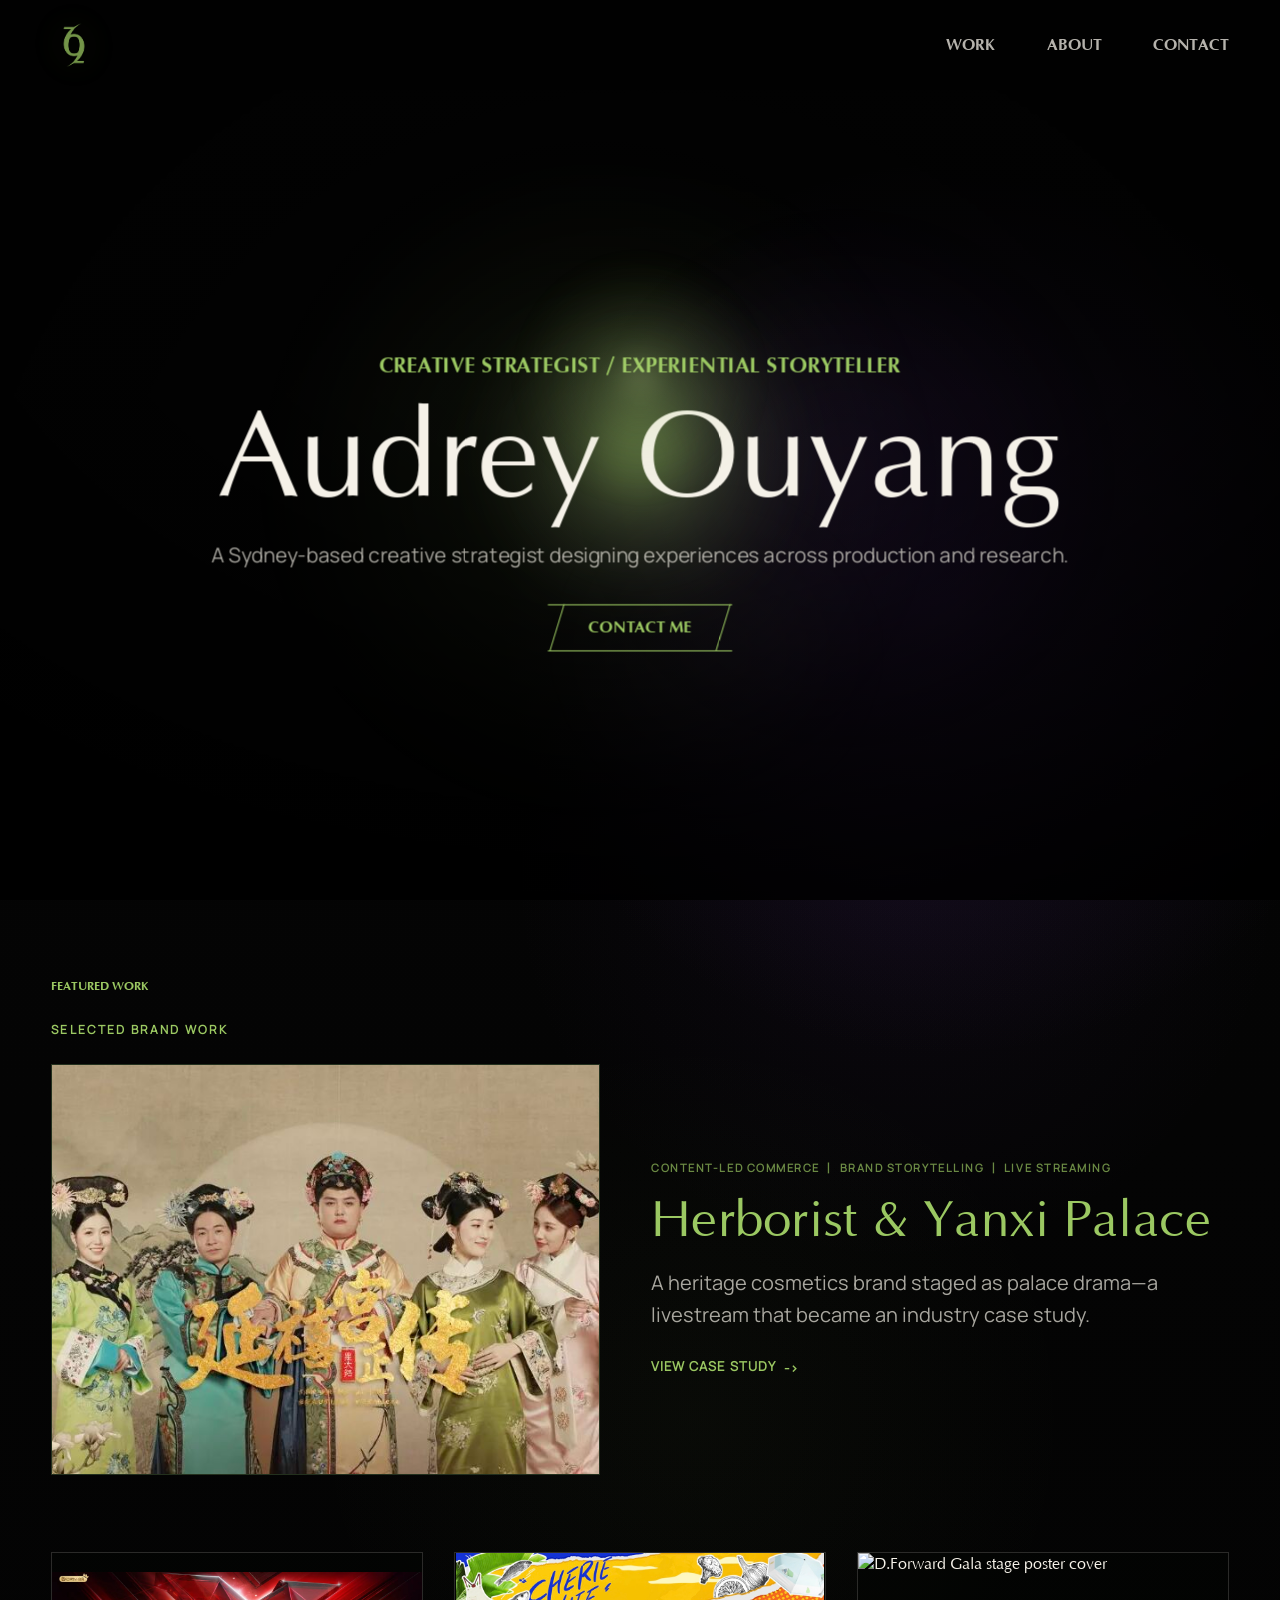
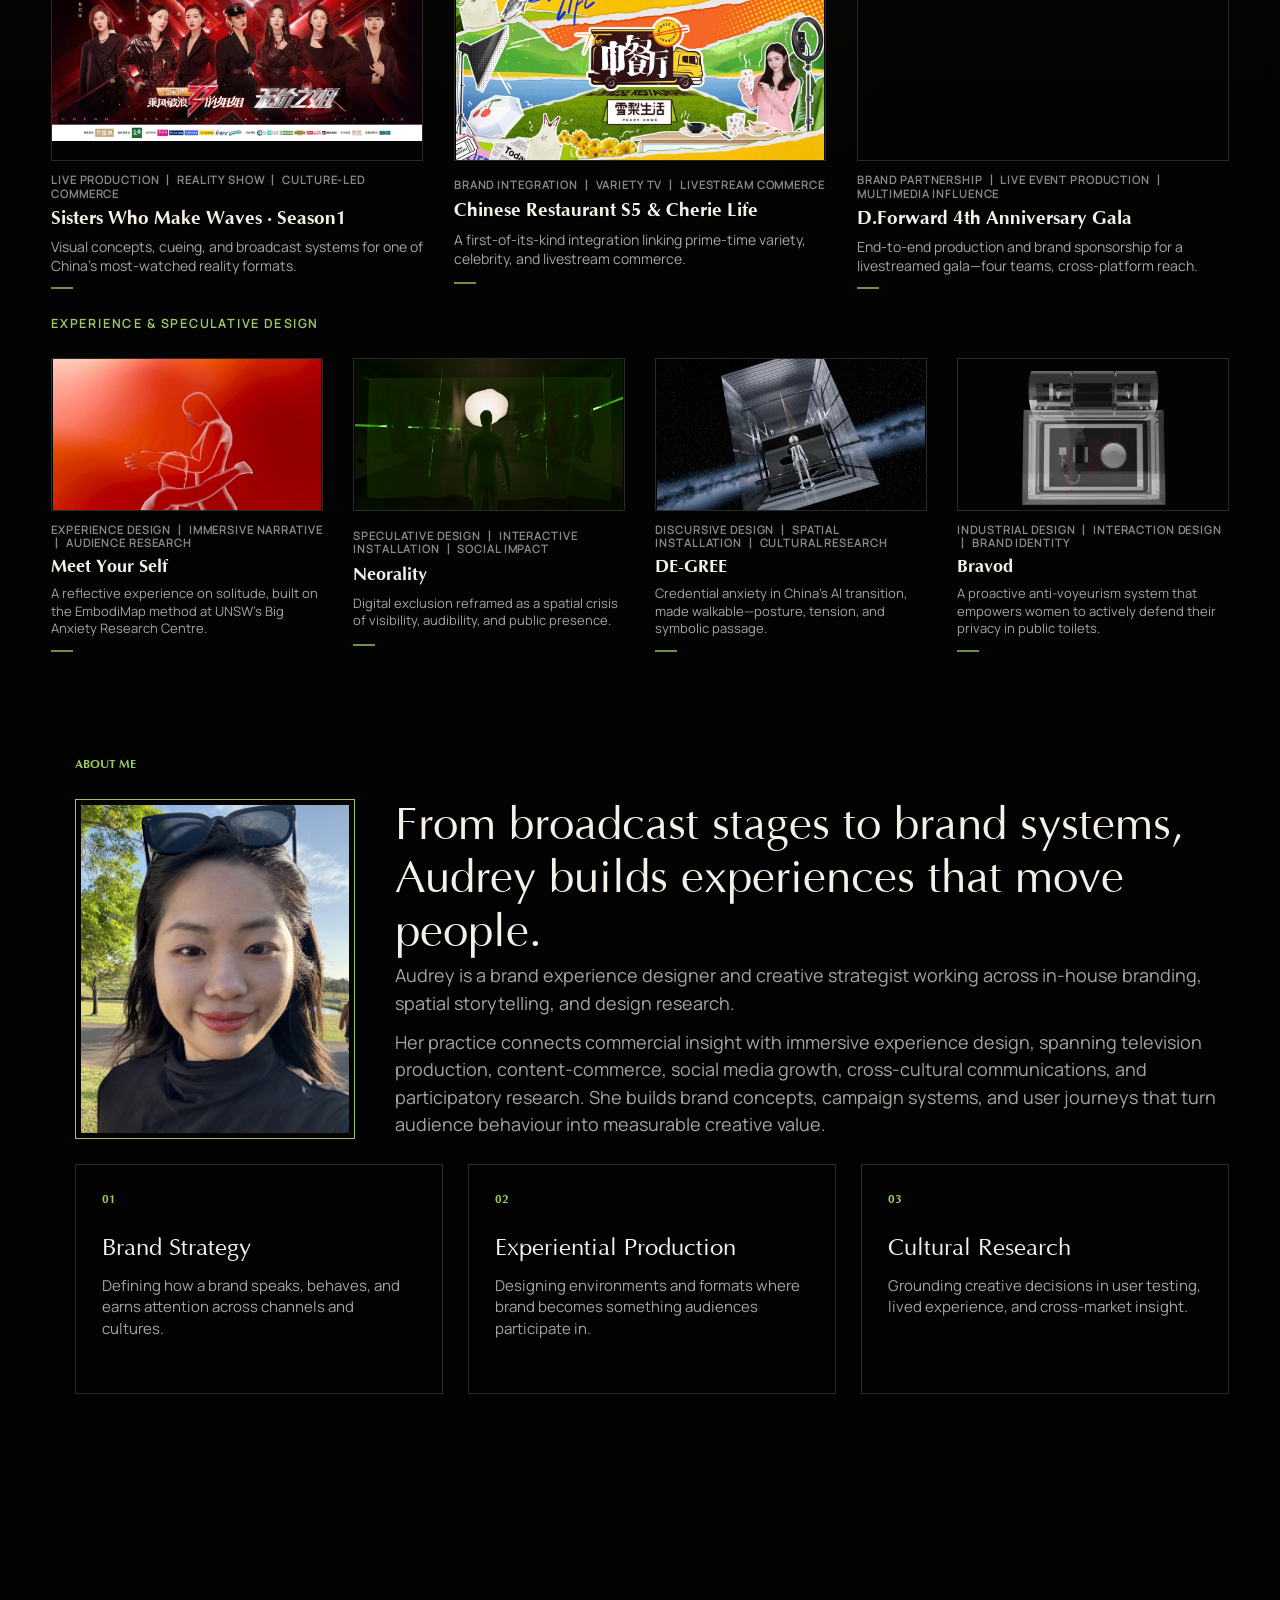
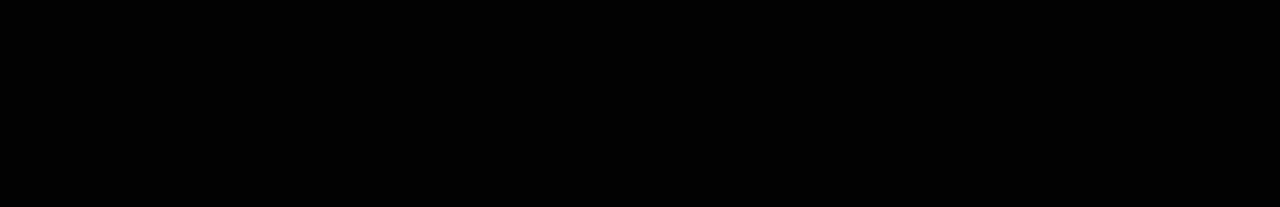
==== index.html @ 4165ab9c "Initial portfolio website" ====
<!doctype html>
<html lang="en">
  <head>
    <meta charset="utf-8" />
    <meta name="viewport" content="width=device-width, initial-scale=1" />
    <meta
      name="description"
      content="Audrey Ouyang designs spatial experiences that translate social pressure, public narratives, and brand meaning into embodied encounters."
    />
    <title>Audrey Ouyang | Creative Strategist & Experiential Storyteller</title>
    <link rel="stylesheet" href="styles.css?v=history-about-20260614" />
  </head>
  <body>
    <div class="cursor-light" aria-hidden="true"></div>

    <header class="site-header">
      <a class="brand" href="#top" aria-label="Audrey Ouyang home">
        <img src="assets/logo/audrey-green-logo.png" alt="" />
      </a>
      <nav aria-label="Main navigation">
        <a href="#work">Work</a>
        <a href="#about">About</a>
        <a href="#contact">Contact</a>
      </nav>
    </header>

    <main id="top">
      <section class="hero" aria-label="Spatial introduction">
        <div class="space-shell" aria-hidden="true">
          <div class="space-glow glow-one"></div>
          <div class="space-glow glow-two"></div>
          <div class="space-glow glow-three"></div>
        </div>
        <div class="hero-focus-point" aria-hidden="true"></div>

        <div class="hero-copy">
          <p class="eyebrow">Creative strategist / experiential storyteller</p>
          <h1>Audrey Ouyang</h1>
          <p class="statement">
            A Sydney-based creative strategist designing experiences across production and research.
          </p>
          <div class="micro-line">
            <a
              class="contact-bar"
              href="mailto:oyyaqi1014@gmail.com?subject=Interested%20in%20your%20work%20and%20creative%20services&body=Hi%20Audrey%2C%0A%0AI%20came%20across%20your%20portfolio%20and%20I%27m%20interested%20in%20your%20work%20across%20brand%20narrative%2C%20public%20engagement%2C%20and%20immersive%20experience.%20I%27d%20love%20to%20learn%20more%20about%20your%20services%20and%20explore%20a%20possible%20collaboration.%0A%0ABest%2C"
            >
              Contact Me
            </a>
          </div>
        </div>
      </section>

      <section class="section work-section" id="work">
        <div class="section-kicker">
          <p class="eyebrow">Featured Work</p>
        </div>

        <div class="featured-work-layout">
          <section class="work-group work-group-brand" aria-label="Selected brand work">
            <p class="work-group-title">Selected Brand Work</p>

            <a class="herborist-feature" href="projects/herborist.html" data-project-id="1">
              <div class="herborist-feature__media">
                <img src="assets/work/herborist-yanxi-cover.jpg" alt="Herborist Yanxi Palace campaign cover" />
              </div>
              <div class="herborist-feature__text">
                <span class="herborist-feature__tags">Content-Led Commerce 丨 Brand Storytelling 丨 Live Streaming</span>
                <strong>Herborist &amp; Yanxi Palace</strong>
                <p>A heritage cosmetics brand staged as palace drama—a livestream that became an industry case study.</p>
                <span class="herborist-feature__cta"><span>View case study</span><span aria-hidden="true">-&gt;</span></span>
              </div>
            </a>

            <div class="work-brand-grid">
              <a class="project-card" href="projects/sisters-who-make-waves.html" data-project-id="2">
                <div class="project-media">
                  <img src="assets/work/sisters-cover.jpg" alt="Sisters Who Make Waves Season 1 stage cover" />
                </div>
                <div class="project-info">
                  <span>Live Production 丨 Reality Show 丨 Culture-led Commerce</span>
                  <strong>Sisters Who Make Waves · Season1</strong>
                  <p>Visual concepts, cueing, and broadcast systems for one of China's most-watched reality formats.</p>
                </div>
                <i class="project-underline" aria-hidden="true"></i>
              </a>

              <a class="project-card" href="projects/cherie-life-chinese-restaurant.html" data-project-id="3">
                <div class="project-media">
                  <img src="assets/work/chinese-restaurant-cover.jpg" alt="Chinese Restaurant Season 5 integrated marketing preview" />
                </div>
                <div class="project-info">
                  <span>Brand Integration 丨 Variety TV 丨 Livestream Commerce</span>
                  <strong>Chinese Restaurant S5 &amp; Cherie Life</strong>
                  <p>A first-of-its-kind integration linking prime-time variety, celebrity, and livestream commerce.</p>
                </div>
                <i class="project-underline" aria-hidden="true"></i>
              </a>

            <a class="project-card" href="projects/dforward-gala.html" data-project-id="4">
              <div class="project-media">
                <img src="assets/work/dforward-gala-poster.png" alt="D.Forward Gala stage poster cover" />
              </div>
                <div class="project-info">
                  <span>Brand Partnership 丨 Live Event Production 丨 Multimedia Influence</span>
                  <strong>D.Forward 4th Anniversary Gala</strong>
                  <p>End-to-end production and brand sponsorship for a livestreamed gala—four teams, cross-platform reach.</p>
                </div>
                <i class="project-underline" aria-hidden="true"></i>
              </a>
            </div>
          </section>

          <section class="work-group work-group-experience" aria-label="Experience and speculative design">
            <p class="work-group-title">Experience &amp; Speculative Design</p>

            <div class="work-compact-grid">
              <a class="project-card" href="projects/meet-your-self.html" data-project-id="5">
                <div class="project-media">
                  <img src="assets/work/meet-your-self-cover.png" alt="Meet Your Self immersive experience preview" />
                </div>
                <div class="project-info">
                  <span>Experience Design 丨 Immersive Narrative 丨 Audience Research</span>
                  <strong>Meet Your Self</strong>
                  <p>A reflective experience on solitude, built on the EmbodiMap method at UNSW's Big Anxiety Research Centre.</p>
                </div>
                <i class="project-underline" aria-hidden="true"></i>
              </a>

              <a class="project-card" href="projects/neorality.html" data-project-id="6">
                <div class="project-media">
                  <img src="assets/work/neorality-featured-cover.png" alt="Neorality installation cover image" />
                </div>
                <div class="project-info">
                  <span>Speculative Design 丨 Interactive Installation 丨 Social Impact</span>
                  <strong>Neorality</strong>
                  <p>Digital exclusion reframed as a spatial crisis of visibility, audibility, and public presence.</p>
                </div>
                <i class="project-underline" aria-hidden="true"></i>
              </a>

              <a class="project-card" href="projects/de-gree.html" data-project-id="7">
                <div class="project-media">
                  <img src="assets/work/degree-hero.jpg" alt="DE-GREE project hero" />
                </div>
                <div class="project-info">
                  <span>Discursive Design 丨 Spatial Installation 丨 Cultural Research</span>
                  <strong>DE-GREE</strong>
                  <p>Credential anxiety in China's AI transition, made walkable—posture, tension, and symbolic passage.</p>
                </div>
                <i class="project-underline" aria-hidden="true"></i>
              </a>

            <a class="project-card" href="projects/bravod.html" data-project-id="8">
              <div class="project-media">
                <img src="assets/work/bravod-final-cover.png" alt="Bravod anti-voyeurism system cover image" />
              </div>
                <div class="project-info">
                  <span>Industrial Design 丨 Interaction Design 丨 Brand Identity</span>
                  <strong>Bravod</strong>
                  <p>A proactive anti-voyeurism system that empowers women to actively defend their privacy in public toilets.</p>
                </div>
                <i class="project-underline" aria-hidden="true"></i>
              </a>
            </div>
          </section>
        </div>
      </section>

      <section class="section about-section" id="about">
        <p class="eyebrow">About Me</p>
        <figure class="about-portrait">
          <video
            src="assets/about/audrey-selfie.mp4"
            poster="assets/about/audrey-selfie.jpg"
            muted
            loop
            playsinline
            preload="auto"
            aria-label="Audrey Ouyang portrait"
          ></video>
        </figure>
        <div class="about-copy">
          <h2>From broadcast stages to brand systems, Audrey builds experiences that move people.</h2>
          <div class="about-intro">
            <p>
              Audrey is a brand experience designer and creative strategist working across in-house branding, spatial
              storytelling, and design research.
            </p>
            <p>
              Her practice connects commercial insight with immersive experience design, spanning television production,
              content-commerce, social media growth, cross-cultural communications, and participatory research. She
              builds brand concepts, campaign systems, and user journeys that turn audience behaviour into measurable
              creative value.
            </p>
          </div>
        </div>
        <div class="method-grid">
          <article>
            <span>01</span>
            <strong>Brand Strategy</strong>
            <p>Defining how a brand speaks, behaves, and earns attention across channels and cultures.</p>
          </article>
          <article>
            <span>02</span>
            <strong>Experiential Production</strong>
            <p>Designing environments and formats where brand becomes something audiences participate in.</p>
          </article>
          <article>
            <span>03</span>
            <strong>Cultural Research</strong>
            <p>Grounding creative decisions in user testing, lived experience, and cross-market insight.</p>
          </article>
        </div>
      </section>

      <section class="contact" id="contact">
        <p class="eyebrow">Get in touch</p>
        <div class="contact-copy">
          <h2>Open to brand and content roles in Australia.</h2>
          <p>Currently based in Sydney. Available for full-time, contract, and select freelance briefs.</p>
          <p>If my work resonates with you, I’d love to hear from you — or just to say hi :)</p>
        </div>
        <div class="contact-links">
          <a
            class="social-link"
            href="mailto:oyyaqi1014@gmail.com?subject=Interested%20in%20your%20work%20and%20creative%20services&body=Hi%20Audrey%2C%0A%0AI%20came%20across%20your%20portfolio%20and%20I%27m%20interested%20in%20your%20work%20across%20brand%20narrative%2C%20public%20engagement%2C%20and%20immersive%20experience.%20I%27d%20love%20to%20learn%20more%20about%20your%20services%20and%20explore%20a%20possible%20collaboration.%0A%0ABest%2C"
            aria-label="Email Audrey"
            title="Email Audrey"
          >
            <svg viewBox="0 0 24 24" aria-hidden="true">
              <path d="M4 6h16v12H4z" />
              <path d="m4 7 8 6 8-6" />
            </svg>
            <span class="sr-only">Email</span>
          </a>
          <a
            class="social-link"
            href="https://www.linkedin.com/in/audrey-ouyang"
            target="_blank"
            rel="noreferrer"
            aria-label="Audrey Ouyang on LinkedIn"
            title="LinkedIn"
          >
            <svg viewBox="0 0 24 24" aria-hidden="true">
              <path d="M6.5 9.5V19" />
              <path d="M6.5 5.5v.1" />
              <path d="M11 19v-9.5" />
              <path d="M11 13.8c0-2.8 1.5-4.5 4-4.5 2.2 0 3.5 1.5 3.5 4V19" />
            </svg>
            <span class="sr-only">LinkedIn</span>
          </a>
          <a
            class="social-link"
            href="https://www.instagram.com/ohdrey6997?igsh=MWljZXF5OW5zbmg0bQ%3D%3D&amp;utm_source=qr"
            target="_blank"
            rel="noreferrer"
            aria-label="Audrey Ouyang on Instagram"
            title="Instagram"
          >
            <svg viewBox="0 0 24 24" aria-hidden="true">
              <rect x="5" y="5" width="14" height="14" rx="4" />
              <circle cx="12" cy="12" r="3.2" />
              <path d="M16.7 7.4v.1" />
            </svg>
            <span class="sr-only">Instagram</span>
          </a>
        </div>
      </section>
    </main>

    <section class="project-viewer" id="project-viewer" hidden aria-label="Project detail">
      <iframe id="project-frame" title="Project detail"></iframe>
    </section>

    <script src="script.js?v=history-about-20260614"></script>
  </body>
</html>
---- styles.css ----
@font-face {
  font-family: "Audrey Optima";
  src: url("assets/fonts/Optima-Regular.ttf") format("truetype");
  font-weight: 400;
}

@font-face {
  font-family: "Audrey Optima";
  src: url("assets/fonts/Optima-Bold.ttf") format("truetype");
  font-weight: 700;
}

@font-face {
  font-family: "Audrey Manrope";
  src: url("assets/fonts/Manrope-Regular.ttf") format("truetype");
  font-weight: 400;
}

:root {
  --black: #030303;
  --ink: #f5f1e8;
  --muted: rgba(245, 241, 232, 0.68);
  --line: rgba(245, 241, 232, 0.16);
  --green: #9bc862;
  --purple: #64379d;
  --green-glow: rgba(155, 200, 98, 0.28);
  --purple-glow: rgba(100, 55, 157, 0.38);
  --sans: "Audrey Manrope", Manrope, "Inter", "Helvetica Neue", Arial, sans-serif;
  --ease: cubic-bezier(0.19, 1, 0.22, 1);
}

* {
  box-sizing: border-box;
}

html {
  background: var(--black);
  color: var(--ink);
  scroll-behavior: smooth;
}

body {
  margin: 0;
  min-width: 320px;
  overflow-x: hidden;
  background:
    radial-gradient(circle at 54% 42%, rgba(155, 200, 98, 0.035), transparent 24rem),
    radial-gradient(circle at 70% 26%, rgba(100, 55, 157, 0.08), transparent 24rem),
    radial-gradient(circle at 74% 18%, rgba(100, 55, 157, 0.18), transparent 28rem),
    linear-gradient(180deg, #050505 0%, #020202 100%);
  color: var(--ink);
  font-family: "Audrey Optima", Optima, Candara, "Segoe UI", sans-serif;
  line-height: 1.42;
}

body.modal-open {
  overflow: hidden;
}

body.project-open {
  overflow: hidden;
}

img,
video {
  display: block;
  max-width: 100%;
}

a,
button {
  color: inherit;
  font: inherit;
}

a {
  text-decoration: none;
}

button {
  background: none;
  border: 0;
  cursor: pointer;
  padding: 0;
}

.cursor-light {
  background:
    radial-gradient(circle, rgba(210, 244, 150, 0.64) 0 3%, rgba(155, 200, 98, 0.41) 13%, rgba(155, 200, 98, 0.19) 34%, transparent 70%),
    radial-gradient(circle, rgba(245, 241, 232, 0.09), transparent 52%);
  border-radius: 50%;
  filter: blur(12px);
  height: clamp(170px, 20vw, 300px);
  left: 0;
  opacity: 0.41;
  pointer-events: none;
  position: fixed;
  top: 0;
  transform: translate3d(var(--cursor-x, 50vw), var(--cursor-y, 42vh), 0) translate(-50%, -50%);
  transition: height 180ms var(--ease), opacity 180ms var(--ease), width 180ms var(--ease);
  width: clamp(170px, 20vw, 300px);
  will-change: transform;
  z-index: 18;
}

.cursor-light::after {
  background: rgba(210, 244, 150, 0.29);
  border-radius: 50%;
  content: "";
  filter: blur(8px);
  inset: 43%;
  position: absolute;
}

.cursor-light.is-active {
  opacity: 0.58;
}

.cursor-light.is-project-bounded {
  height: clamp(120px, 14vw, 210px);
  width: clamp(120px, 14vw, 210px);
}

.cursor-light.is-active.is-project-bounded {
  opacity: 0.38;
}

.project-viewer {
  background: #050505;
  inset: 0;
  position: fixed;
  z-index: 19;
}

.project-viewer[hidden] {
  display: none;
}

.project-viewer iframe {
  background: #050505;
  border: 0;
  height: 100%;
  width: 100%;
}

.site-header {
  align-items: center;
  display: flex;
  justify-content: space-between;
  left: 0;
  padding: 22px clamp(18px, 4vw, 58px);
  position: fixed;
  right: 0;
  top: 0;
  z-index: 20;
}

.site-header::before {
  backdrop-filter: blur(20px);
  background: rgba(3, 3, 3, 0.56);
  content: "";
  inset: 0;
  pointer-events: none;
  position: absolute;
  z-index: -1;
}

.brand {
  align-items: center;
  display: flex;
}

.brand img {
  filter: drop-shadow(0 0 22px rgba(155, 200, 98, 0.26));
  height: 46px;
  object-fit: contain;
  width: 46px;
}

.site-header nav {
  align-items: center;
  display: flex;
  gap: clamp(24px, 4vw, 58px);
  font-size: 16px;
  font-weight: 700;
  text-transform: uppercase;
}

.site-header a {
  opacity: 0.74;
  transition: color 220ms ease, opacity 220ms ease;
}

.site-header a:hover {
  color: var(--green);
  opacity: 1;
}

.hero,
.section,
.contact {
  position: relative;
  z-index: 1;
}

.hero {
  display: grid;
  min-height: 100vh;
  overflow: hidden;
  padding: 168px clamp(18px, 4vw, 58px) 72px;
  place-items: center;
  perspective: 1200px;
  text-align: center;
}

.hero::after {
  background:
    radial-gradient(circle at 50% 42%, transparent 0 16%, rgba(0, 0, 0, 0.18) 36%, rgba(0, 0, 0, 0.68) 100%),
    linear-gradient(180deg, rgba(0, 0, 0, 0.46), rgba(0, 0, 0, 0.22) 44%, rgba(0, 0, 0, 0.74));
  content: "";
  inset: 0;
  pointer-events: none;
  position: absolute;
  z-index: 1;
}

.space-shell {
  inset: 0;
  pointer-events: none;
  position: absolute;
  transform-style: preserve-3d;
  z-index: 0;
}

.space-glow {
  border-radius: 50%;
  filter: blur(26px);
  opacity: 0.42;
  position: absolute;
  transform: translate3d(calc(var(--hero-x, 0) * 2.5%), calc(var(--hero-y, 0) * 2.5%), 0);
}

.glow-one {
  background: radial-gradient(circle, rgba(155, 200, 98, 0.26), transparent 64%);
  height: min(62vw, 760px);
  left: 17vw;
  top: 11vh;
  width: min(62vw, 760px);
}

.glow-two {
  background: radial-gradient(circle, rgba(100, 55, 157, 0.28), transparent 62%);
  height: min(48vw, 620px);
  right: 10vw;
  top: 19vh;
  width: min(48vw, 620px);
}

.glow-three {
  background: radial-gradient(circle, rgba(245, 241, 232, 0.08), transparent 58%);
  bottom: 2vh;
  height: min(36vw, 480px);
  left: 38vw;
  width: min(36vw, 480px);
}

.hero-focus-point {
  background:
    radial-gradient(circle, rgba(155, 200, 98, 0.7) 0 8%, rgba(155, 200, 98, 0.24) 24%, rgba(155, 200, 98, 0.08) 42%, transparent 68%),
    radial-gradient(circle, rgba(245, 241, 232, 0.16), transparent 58%);
  border-radius: 50%;
  filter: blur(18px);
  height: clamp(210px, 30vw, 420px);
  left: 50%;
  opacity: 0.6;
  pointer-events: none;
  position: absolute;
  top: 50%;
  transform: translate(-50%, -50%);
  width: clamp(210px, 30vw, 420px);
  z-index: 2;
}

.hero-copy {
  max-width: 980px;
  position: relative;
  transform: translateZ(80px);
  z-index: 8;
}

.eyebrow {
  color: var(--green);
  display: inline-block;
  font-size: 12px;
  font-weight: 700;
  letter-spacing: 0;
  margin: 0;
  position: relative;
  text-transform: uppercase;
  z-index: 9;
}

.hero .eyebrow {
  font-size: 20px;
}

h1,
h2,
h3,
p {
  margin-top: 0;
}

h1 {
  font-size: clamp(58px, 9vw, 150px);
  font-weight: 400;
  letter-spacing: 0;
  line-height: 0.88;
  margin: 22px 0 24px;
}

h2 {
  font-size: clamp(36px, 5vw, 82px);
  font-weight: 400;
  letter-spacing: 0;
  line-height: 0.98;
  margin-bottom: 0;
}

.role {
  color: var(--ink);
  font-size: clamp(30px, 3.3vw, 42px);
  margin-bottom: 18px;
}

.statement {
  color: var(--muted);
  font-family: var(--sans);
  font-size: 19px;
  line-height: 1.5;
  margin: 0 auto 26px;
  max-width: 860px;
}

.micro-line {
  display: flex;
  flex-wrap: wrap;
  gap: 12px 28px;
  justify-content: center;
  margin: 0 auto;
  max-width: 800px;
  padding-top: 6px;
}

.contact-bar {
  align-items: center;
  border-bottom: 1px solid var(--green);
  border-top: 1px solid var(--green);
  color: var(--green);
  display: inline-flex;
  font-size: 15px;
  font-weight: 700;
  justify-content: center;
  min-height: 44px;
  min-width: 172px;
  overflow: visible;
  padding: 0 26px;
  position: relative;
  text-transform: uppercase;
  transition: background 220ms ease, box-shadow 220ms ease, color 220ms ease, transform 220ms ease;
}

.contact-bar::before,
.contact-bar::after {
  background: var(--green);
  content: "";
  height: calc(100% + 2px);
  position: absolute;
  top: -1px;
  transform: skewX(-17deg);
  width: 1px;
}

.contact-bar::before {
  left: 8px;
}

.contact-bar::after {
  right: 8px;
}

.contact-bar:hover,
.contact-bar:focus-visible {
  background: rgba(155, 200, 98, 0.08);
  box-shadow: 0 0 28px rgba(155, 200, 98, 0.24);
  color: var(--ink);
  transform: translateY(-2px);
}


.section {
  margin: 0 auto;
  max-width: 1560px;
  padding: 96px clamp(18px, 4vw, 58px) 120px;
}

.work-section {
  padding-bottom: 104px;
  padding-top: 78px;
}

.section-kicker {
  align-items: end;
  display: flex;
  margin-bottom: 52px;
}

.work-section .section-kicker {
  margin-bottom: 26px;
}

.featured-work-layout {
  display: grid;
  gap: clamp(54px, 6vw, 90px);
}

.work-group {
  display: grid;
  gap: clamp(18px, 2vw, 28px);
}

.work-group-title {
  color: var(--green);
  font-family: var(--sans);
  font-size: 12px;
  font-weight: 700;
  letter-spacing: 0.18em;
  margin: 0;
  text-transform: uppercase;
}

.herborist-feature {
  align-items: center;
  color: var(--muted);
  display: grid;
  gap: clamp(30px, 4vw, 56px);
  grid-template-columns: minmax(520px, 0.95fr) minmax(520px, 1fr);
  max-width: none;
  text-align: left;
  text-decoration: none;
  width: 100%;
}

.herborist-feature__media {
  aspect-ratio: 4 / 3;
  background: #0f1712;
  border: 1px solid rgba(155, 200, 98, 0.14);
  overflow: hidden;
  position: relative;
  transition: border-color 350ms ease, transform 450ms var(--ease);
}

.herborist-feature__media img {
  display: block;
  height: 100%;
  object-fit: cover;
  transition: filter 420ms ease, transform 720ms var(--ease);
  width: 100%;
}

.herborist-feature__media::after {
  background: linear-gradient(115deg, rgba(155, 200, 98, 0.12), transparent 42%, rgba(100, 55, 157, 0.16));
  content: "";
  inset: 0;
  opacity: 0;
  position: absolute;
  transition: opacity 280ms ease;
}

.herborist-feature__text {
  max-width: none;
  width: 100%;
}

.herborist-feature__tags {
  color: rgba(155, 200, 98, 0.68);
  display: block;
  font-family: var(--sans);
  font-size: 11px;
  font-weight: 700;
  letter-spacing: 0.14em;
  line-height: 1.4;
  margin-bottom: 18px;
  text-transform: uppercase;
  width: 100%;
}

.herborist-feature__text strong {
  color: var(--green);
  display: block;
  font-size: clamp(32px, 4vw, 52px);
  font-weight: 500;
  letter-spacing: 0.005em;
  line-height: 1.08;
  width: 100%;
}

.herborist-feature__text p {
  color: var(--muted);
  font-family: var(--sans);
  font-size: 20px;
  line-height: 1.6;
  margin: 18px 0 0;
  max-width: 100%;
  width: 100%;
}

.herborist-feature__cta {
  align-items: center;
  color: var(--green);
  display: inline-flex;
  font-family: var(--sans);
  font-size: 13px;
  font-weight: 700;
  gap: 8px;
  letter-spacing: 0.08em;
  margin-top: 26px;
  text-transform: uppercase;
}

.herborist-feature__cta span:first-child {
  padding-bottom: 3px;
  position: relative;
}

.herborist-feature__cta span:first-child::after {
  background: var(--green);
  bottom: 0;
  content: "";
  height: 1px;
  left: 0;
  position: absolute;
  transform: scaleX(0);
  transform-origin: left;
  transition: transform 350ms ease;
  width: 100%;
}

.herborist-feature:hover .herborist-feature__media,
.herborist-feature:focus-visible .herborist-feature__media {
  border-color: rgba(155, 200, 98, 0.5);
  transform: translateY(-4px);
}

.herborist-feature:hover .herborist-feature__media::after,
.herborist-feature:focus-visible .herborist-feature__media::after {
  opacity: 1;
}

.herborist-feature:hover .herborist-feature__media img,
.herborist-feature:focus-visible .herborist-feature__media img {
  filter: saturate(1.1) contrast(1.06);
  transform: scale(1.035);
}

.herborist-feature:hover .herborist-feature__cta span:first-child::after,
.herborist-feature:focus-visible .herborist-feature__cta span:first-child::after {
  transform: scaleX(1);
}

.work-brand-grid,
.work-compact-grid {
  display: grid;
  gap: clamp(22px, 2.4vw, 36px);
}

.work-brand-grid {
  grid-template-columns: repeat(3, minmax(0, 1fr));
}

.work-group-brand .work-brand-grid {
  margin-top: clamp(34px, 4vw, 60px);
}

.work-group-experience {
  margin-top: -50px;
}

.work-compact-grid {
  grid-template-columns: repeat(4, minmax(0, 1fr));
}

.project-card {
  color: var(--ink);
  display: grid;
  gap: 12px;
  grid-template-rows: auto auto auto;
  text-align: left;
  transition: transform 320ms ease;
  width: 100%;
}

.project-card:hover,
.project-card:focus-visible {
  transform: translateY(-4px);
}

.project-card-featured {
  max-width: min(980px, 100%);
}

.project-media {
  aspect-ratio: 16 / 9;
  border: 1px solid rgba(245, 241, 232, 0.16);
  background: rgba(2, 5, 3, 0.56);
  height: auto;
  overflow: hidden;
  position: relative;
}

.project-card-featured .project-media {
  height: auto;
}

.work-brand-grid .project-media {
  height: auto;
}

.work-compact-grid .project-media {
  height: auto;
}

.project-media::before {
  background: linear-gradient(115deg, rgba(155, 200, 98, 0.16), transparent 34%, rgba(100, 55, 157, 0.18));
  content: "";
  inset: 0;
  opacity: 0;
  position: absolute;
  transition: opacity 280ms ease;
  z-index: 1;
}

.project-media img {
  display: block;
  height: 100%;
  object-fit: contain;
  object-position: center;
  transition: filter 420ms ease, transform 720ms var(--ease);
  width: 100%;
}

.project-media-empty {
  background:
    linear-gradient(135deg, rgba(155, 200, 98, 0.06), transparent 42%),
    linear-gradient(315deg, rgba(100, 55, 157, 0.1), transparent 46%),
    rgba(245, 241, 232, 0.02);
}

.project-media-empty::after {
  border: 1px solid rgba(155, 200, 98, 0.24);
  content: "";
  inset: 18px;
  position: absolute;
}

.project-info {
  display: grid;
  gap: 8px;
  transition: color 220ms ease;
}

.project-info span,
.project-info small {
  color: rgba(245, 241, 232, 0.56);
  font-family: var(--sans);
  font-size: 11px;
  font-weight: 700;
  letter-spacing: 0.08em;
  line-height: 1.25;
  text-transform: uppercase;
}

.project-info strong {
  color: var(--ink);
  font-size: clamp(19px, 1.45vw, 26px);
  font-weight: 700;
  letter-spacing: 0;
  line-height: 1.04;
  transition: color 220ms ease;
}

.project-info p {
  color: var(--muted);
  font-family: var(--sans);
  font-size: 14px;
  line-height: 1.36;
  margin: 0;
  max-width: 720px;
}

.project-card-featured .project-info {
  max-width: 920px;
}

.project-card-featured .project-info strong {
  color: var(--green);
  font-size: clamp(36px, 4.2vw, 60px);
  line-height: 0.98;
}

.project-card-featured .project-info p {
  font-size: 15px;
  max-width: 78%;
}

.work-compact-grid .project-info strong {
  font-size: clamp(18px, 1.25vw, 23px);
}

.work-compact-grid .project-info p {
  font-size: 13px;
}

.project-underline {
  background: var(--green);
  display: block;
  height: 2px;
  opacity: 0.72;
  transition: width 300ms ease;
  width: 22px;
}

.project-card:hover .project-media,
.project-card:focus-visible .project-media {
  border-color: rgba(155, 200, 98, 0.76);
}

.project-card:hover .project-media::before,
.project-card:focus-visible .project-media::before {
  opacity: 1;
}

.project-card:hover img,
.project-card:focus-visible img {
  filter: saturate(1.12) contrast(1.07);
  transform: none;
}

.project-card:hover .project-info,
.project-card:focus-visible .project-info {
  color: var(--green);
}

.project-card:hover .project-info strong,
.project-card:focus-visible .project-info strong {
  color: var(--green);
}

.project-card:hover .project-underline,
.project-card:focus-visible .project-underline {
  width: 52px;
}

.project-modal {
  align-items: center;
  display: grid;
  inset: 0;
  justify-items: center;
  padding: clamp(16px, 3vw, 42px);
  position: fixed;
  z-index: 80;
}

.project-modal[hidden] {
  display: none;
}

.project-modal__backdrop {
  background:
    radial-gradient(circle at 48% 42%, rgba(155, 200, 98, 0.12), transparent 34%),
    rgba(3, 3, 3, 0.78);
  backdrop-filter: blur(18px);
  inset: 0;
  position: absolute;
}

.project-modal__panel {
  background: rgba(3, 4, 3, 0.9);
  border: 1px solid rgba(155, 200, 98, 0.28);
  box-shadow: 0 30px 90px rgba(0, 0, 0, 0.55);
  color: var(--ink);
  max-height: min(86vh, 920px);
  max-width: 1120px;
  overflow: hidden;
  position: relative;
  width: min(100%, 1120px);
  z-index: 1;
}

.project-modal__close {
  background: transparent;
  border: 1px solid rgba(155, 200, 98, 0.76);
  color: var(--green);
  cursor: pointer;
  font-family: var(--sans);
  font-size: 12px;
  font-weight: 700;
  letter-spacing: 0.12em;
  padding: 10px 14px;
  position: absolute;
  right: 18px;
  text-transform: uppercase;
  top: 18px;
  z-index: 2;
}

.project-modal__close:hover,
.project-modal__close:focus-visible,
.project-modal__download:hover,
.project-modal__download:focus-visible,
.project-modal__detail-link:hover,
.project-modal__detail-link:focus-visible {
  background: rgba(155, 200, 98, 0.12);
  outline: none;
}

.project-modal__scroll {
  display: grid;
  gap: clamp(22px, 3vw, 38px);
  max-height: min(86vh, 920px);
  overflow-y: auto;
  padding: clamp(24px, 4vw, 52px);
  scroll-behavior: smooth;
}

.project-modal__scroll:focus {
  outline: none;
}

.project-modal__hero {
  display: grid;
  gap: 18px;
  padding-right: 96px;
}

.project-modal__hero h2 {
  color: var(--ink);
  font-size: clamp(42px, 6.5vw, 86px);
  font-weight: 500;
  letter-spacing: 0;
  line-height: 0.98;
  margin: 0;
}

.project-modal__media {
  aspect-ratio: 16 / 9;
  background: rgba(2, 5, 3, 0.62);
  border: 1px solid rgba(245, 241, 232, 0.16);
  margin: 0;
  overflow: hidden;
}

.project-modal__media img {
  display: block;
  height: 100%;
  object-fit: contain;
  object-position: center;
  width: 100%;
}

.project-modal__body {
  display: grid;
  gap: 24px;
  max-width: 840px;
}

.project-modal__body > p {
  color: var(--ink);
  font-family: var(--sans);
  font-size: clamp(18px, 2vw, 24px);
  line-height: 1.5;
  margin: 0;
}

.project-modal__body ul {
  color: var(--muted);
  display: grid;
  font-family: var(--sans);
  font-size: 15px;
  gap: 10px;
  line-height: 1.5;
  margin: 0;
  padding-left: 20px;
}

.project-modal__download,
.project-modal__detail-link {
  background: transparent;
  border: 1px solid rgba(155, 200, 98, 0.76);
  color: var(--green);
  cursor: pointer;
  display: inline-flex;
  font-family: var(--sans);
  font-size: 13px;
  font-weight: 700;
  justify-self: start;
  letter-spacing: 0.1em;
  padding: 13px 18px;
  text-decoration: none;
  text-transform: uppercase;
}

.project-modal__download:disabled {
  cursor: wait;
  opacity: 0.68;
}

.project-detail {
  margin: 0 auto;
  max-width: 1560px;
  padding: 142px clamp(18px, 4vw, 58px) 96px;
  position: relative;
  z-index: 1;
}

.detail-hero {
  display: grid;
  gap: 22px;
  margin-bottom: 52px;
  max-width: 1180px;
}

.back-link {
  color: var(--green);
  font-size: 13px;
  font-weight: 700;
  text-transform: uppercase;
  width: fit-content;
}

.back-link::before {
  content: "< ";
}

.detail-hero h1 {
  font-size: clamp(48px, 7vw, 118px);
  margin: 0;
}

.detail-meta {
  display: flex;
  flex-wrap: wrap;
  gap: 8px;
  max-width: 980px;
}

.detail-meta span {
  border: 1px solid var(--line);
  color: rgba(245, 241, 232, 0.74);
  font-size: 12px;
  font-weight: 700;
  padding: 8px 10px;
  text-transform: uppercase;
}

.detail-media {
  border: 1px solid var(--line);
  margin-bottom: 72px;
  min-height: 360px;
  overflow: hidden;
}

.detail-media img {
  height: min(72vh, 760px);
  object-fit: cover;
  width: 100%;
}

.detail-media-empty {
  background:
    radial-gradient(circle at 50% 50%, rgba(155, 200, 98, 0.12), transparent 22rem),
    rgba(245, 241, 232, 0.02);
}

.detail-body {
  border-top: 1px solid var(--line);
  display: grid;
  gap: 34px;
  grid-template-columns: minmax(160px, 0.22fr) minmax(0, 0.78fr);
  padding-top: 34px;
}

.detail-copy {
  max-width: 920px;
}

.detail-copy > p {
  color: var(--ink);
  font-size: clamp(24px, 3vw, 42px);
  line-height: 1.12;
}

.detail-copy ul {
  color: var(--muted);
  display: grid;
  gap: 14px;
  font-size: 18px;
  margin: 32px 0 0;
  padding-left: 20px;
}

.about-section {
  /* Editable About video placement controls. */
  --about-column-gap: clamp(58px, 5vw, 90px);
  --about-layout-gap: clamp(24px, 2vw, 36px);
  --about-portrait-height: clamp(340px, 23vw, 420px);
  --about-portrait-width: clamp(280px, 20vw, 360px);
  display: grid;
  gap: var(--about-layout-gap) var(--about-column-gap);
  grid-template-columns: var(--about-portrait-width) minmax(0, 1fr);
  padding-top: 0;
}

.about-copy {
  display: flex;
  flex-direction: column;
  grid-column: 2;
  grid-row: 2 / span 2;
  height: var(--about-portrait-height);
  justify-content: space-between;
  max-width: 980px;
  min-height: 0;
}

.about-copy h2 {
  font-size: clamp(42px, 3.57vw, 50px);
  line-height: 1.18;
  padding-left: 0;
}

.about-section > .eyebrow {
  align-self: start;
  grid-column: 1;
  grid-row: 1;
  margin: 0 0 0 24px;
}

.about-portrait {
  border: 1px solid var(--green);
  grid-column: 1;
  grid-row: 2 / span 2;
  height: var(--about-portrait-height);
  margin: 0 0 0 24px;
  width: var(--about-portrait-width);
  overflow: hidden;
  padding: 5px;
  position: relative;
}

.about-portrait video {
  display: block;
  filter: saturate(0.92) contrast(1.03);
  height: 100%;
  object-fit: cover;
  object-position: center top;
  transition: filter 600ms ease, transform 700ms var(--ease);
  width: 100%;
}

.about-portrait:hover video,
.about-portrait:focus-within video {
  animation: portrait-hover-motion 2.8s var(--ease) infinite alternate;
  filter: saturate(1.12) contrast(1.08);
  transform: scale(1.05);
}

@keyframes portrait-hover-motion {
  0% {
    transform: scale(1.05) translate3d(-2px, 1px, 0);
  }

  50% {
    transform: scale(1.055) translate3d(2px, -2px, 0);
  }

  100% {
    transform: scale(1.05) translate3d(1px, 2px, 0);
  }
}

.about-intro {
  color: var(--muted);
  font-family: var(--sans);
  font-size: 18px;
  line-height: 1.52;
}

.about-intro p {
  margin: 0 0 12px;
}

.about-intro p:first-child {
  margin-top: 0;
}

.about-intro p:last-child {
  margin-bottom: 0;
}

.method-grid {
  display: grid;
  gap: var(--about-layout-gap);
  grid-column: 1 / -1;
  grid-row: 4;
  grid-template-columns: repeat(3, minmax(0, 1fr));
  max-width: none;
  padding-left: 24px;
}

.method-grid article {
  border: 1px solid var(--line);
  min-height: clamp(230px, 14vw, 260px);
  padding: clamp(22px, 2vw, 30px);
  transition: border-color 220ms ease, transform 320ms var(--ease);
}

.method-grid article:hover {
  border-color: rgba(155, 200, 98, 0.6);
  transform: translateY(-4px);
}

.method-grid span {
  color: var(--green);
  display: block;
  font-size: 12px;
  font-weight: 700;
  margin-bottom: 28px;
}

.method-grid strong {
  display: block;
  font-size: 24px;
  font-weight: 400;
  line-height: 1.06;
  margin-bottom: 14px;
  margin-top: 0;
}

.method-grid p {
  color: var(--muted);
  font-family: var(--sans);
  font-size: 15px;
  margin: 0;
}

.contact {
  display: grid;
  gap: 30px;
  grid-template-columns: minmax(150px, 0.18fr) minmax(0, 1fr);
  margin: 0 auto;
  max-width: 1560px;
  padding: 0 clamp(18px, 4vw, 58px) 70px;
  width: 100%;
}

.contact h2 {
  font-size: clamp(45px, 3.5vw, 48px);
  line-height: 1.18;
  max-width: 944px;
}

.contact-copy p {
  color: var(--muted);
  font-family: var(--sans);
  font-size: 15px;
  line-height: 1.45;
  margin: 14px 0 0;
  max-width: 720px;
}

.contact-copy p + p {
  margin-top: 3px;
}

.contact > .eyebrow {
  align-self: start;
  margin: 0;
  padding-top: 8px;
}

.contact-links {
  align-self: start;
  display: flex;
  gap: 12px;
  grid-column: 2;
  justify-content: flex-end;
  margin-left: 147px;
  margin-top: 7px;
  max-width: 944px;
}

.social-link {
  align-items: center;
  border-bottom: 1px solid var(--green);
  border-top: 1px solid var(--green);
  color: var(--green);
  display: flex;
  height: 44px;
  justify-content: center;
  overflow: visible;
  position: relative;
  transition: background 220ms ease, box-shadow 220ms ease, color 220ms ease, transform 220ms ease;
  width: 82px;
}

.social-link::before,
.social-link::after {
  background: var(--green);
  content: "";
  height: calc(100% + 2px);
  position: absolute;
  top: -1px;
  transform: skewX(-17deg);
  width: 1px;
}

.social-link::before {
  left: 8px;
}

.social-link::after {
  right: 8px;
}

.social-link svg {
  fill: none;
  height: 21px;
  stroke: currentColor;
  stroke-linecap: round;
  stroke-linejoin: round;
  stroke-width: 1.7;
  width: 21px;
}

.social-link:hover,
.social-link:focus-visible {
  background: rgba(155, 200, 98, 0.08);
  box-shadow: 0 0 24px rgba(155, 200, 98, 0.22);
  color: var(--ink);
  transform: translateY(-2px);
}

.sr-only {
  height: 1px;
  margin: -1px;
  overflow: hidden;
  position: absolute;
  width: 1px;
  clip: rect(0, 0, 0, 0);
}

.modal-tags {
  display: flex;
  flex-wrap: wrap;
  gap: 8px;
  margin-top: 28px;
}

.modal-tags span {
  border: 1px solid var(--line);
  color: rgba(245, 241, 232, 0.72);
  font-size: 12px;
  padding: 7px 10px;
  text-transform: uppercase;
}

.reveal {
  opacity: 0;
  transform: translateY(28px);
  transition: opacity 700ms ease, transform 900ms var(--ease);
}

.reveal.is-visible {
  opacity: 1;
  transform: translateY(0);
}

@media (prefers-reduced-motion: reduce) {
  *,
  *::before,
  *::after {
    animation-duration: 0.01ms !important;
    animation-iteration-count: 1 !important;
    scroll-behavior: auto !important;
    transition-duration: 0.01ms !important;
  }
}

@media (max-width: 900px) {
  .herborist-feature {
    grid-template-columns: 1fr;
  }

  .herborist-feature__text {
    max-width: none;
  }

  .work-group-experience {
    margin-top: 0;
  }

  .work-brand-grid,
  .work-compact-grid {
    grid-template-columns: repeat(2, minmax(0, 1fr));
  }

  .project-media,
  .work-brand-grid .project-media,
  .work-compact-grid .project-media {
    height: auto;
  }

  .project-card-featured .project-info p {
    max-width: 100%;
  }
}

@media (max-width: 980px) {
  .about-section {
    --about-column-gap: 0px;
    --about-portrait-width: min(280px, 72vw);
  }

  .hero {
    min-height: auto;
    padding-top: 128px;
  }

  .section-kicker,
  .about-section,
  .detail-body,
  .method-grid,
  .contact {
    grid-template-columns: 1fr;
  }

  .method-grid {
    grid-column: 1;
    grid-row: auto;
    margin-left: 0;
    max-width: none;
    padding-left: 0;
  }

  .about-intro {
    max-width: none;
  }

  .about-intro p:first-child {
    margin-top: 0;
  }

  .about-copy {
    grid-column: 1;
    grid-row: auto;
    height: auto;
    gap: var(--about-layout-gap);
    max-width: none;
  }

  .about-copy h2 {
    padding-left: 0;
  }

  .about-section > .eyebrow {
    grid-column: 1;
    grid-row: auto;
    margin: 0;
  }

  .about-portrait {
    grid-column: 1;
    grid-row: auto;
    margin-top: 20px;
    max-width: min(220px, 62vw);
  }

  .contact-links {
    grid-column: 1;
    justify-content: flex-start;
    margin-left: 0;
    margin-top: 36px;
    max-width: none;
  }

}

@media (max-width: 680px) {
  .site-header {
    padding: 16px;
  }

  .brand img {
    height: 40px;
    width: 40px;
  }

  .site-header nav {
    gap: 18px;
  }

  .hero {
    padding: 112px 16px 64px;
  }

  .hero .eyebrow {
    font-size: 14px;
    line-height: 1.25;
    max-width: 280px;
  }

  h1 {
    font-size: clamp(56px, 18vw, 92px);
  }

  .section {
    padding: 64px 16px 88px;
  }

  .section-kicker {
    margin-bottom: 34px;
  }

  .herborist-feature {
    gap: 24px;
  }

  .herborist-feature__text strong {
    font-size: 38px;
  }

  .herborist-feature__text p {
    font-size: 14px;
  }

  .work-brand-grid,
  .work-compact-grid {
    grid-template-columns: 1fr;
  }

  .project-media,
  .project-card-featured .project-media,
  .work-brand-grid .project-media,
  .work-compact-grid .project-media {
    height: auto;
  }

  .project-info strong {
    font-size: 31px;
  }

  .project-card-featured .project-info strong {
    font-size: 38px;
  }

  .method-grid article {
    min-height: auto;
  }

  .contact {
    padding: 70px 16px 44px;
  }
}
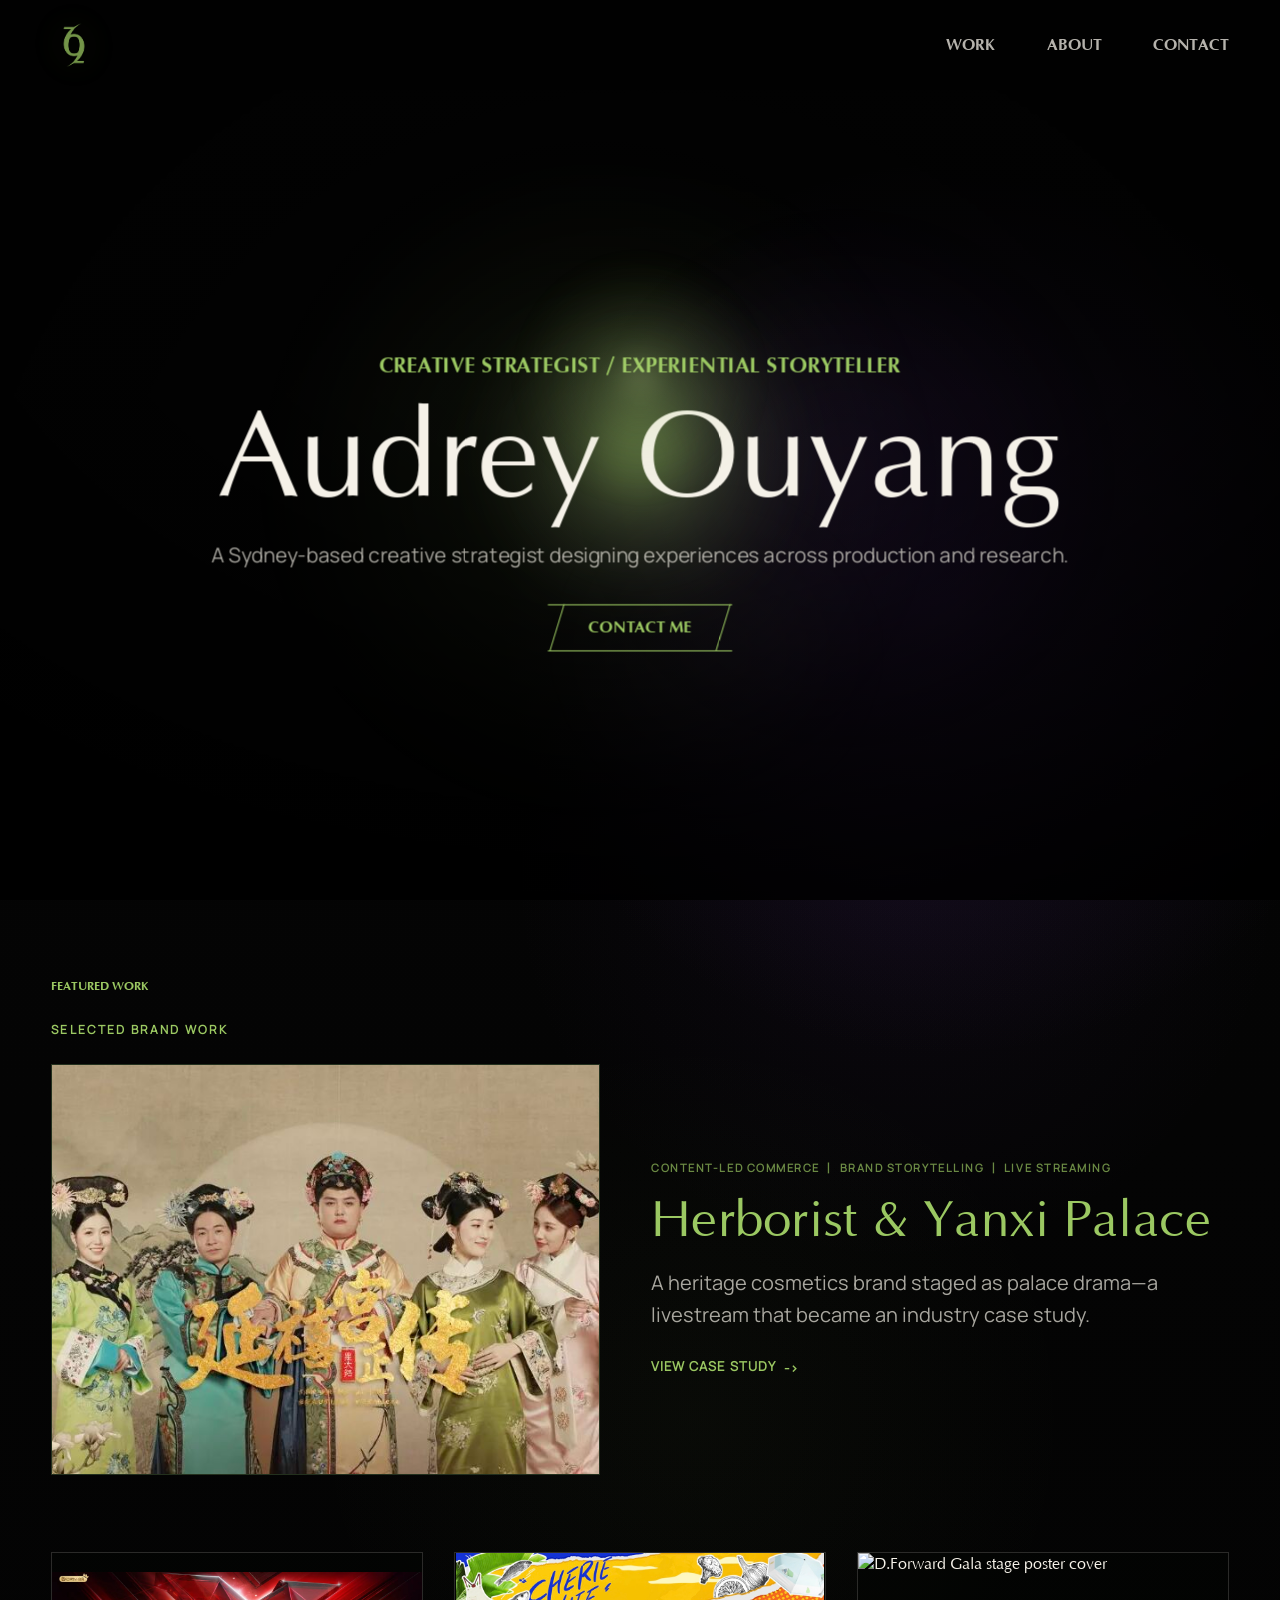
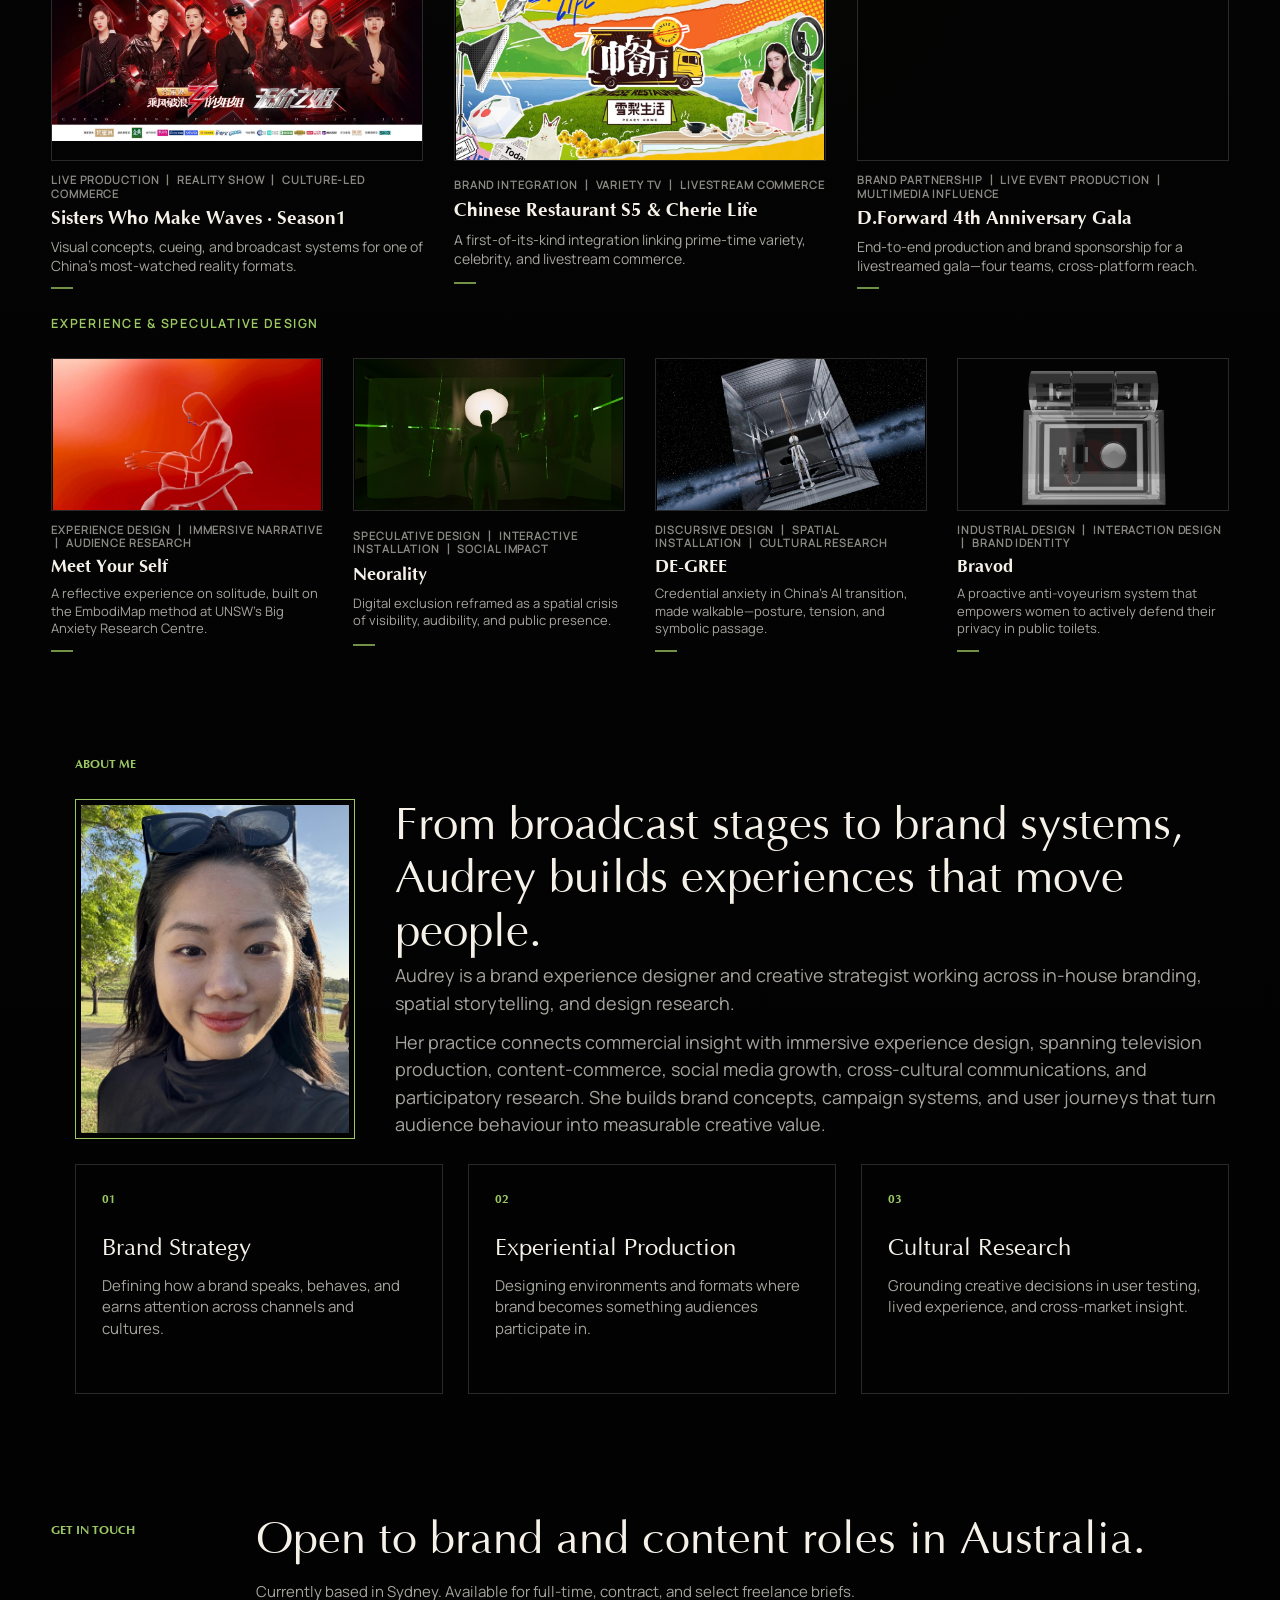
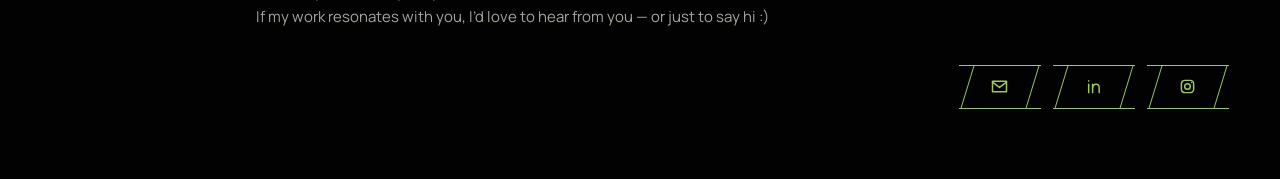
==== commit ba170b1b: "Update page title" ====
--- a/index.html
+++ b/index.html
@@ -7,7 +7,10 @@
       name="description"
       content="Audrey Ouyang designs spatial experiences that translate social pressure, public narratives, and brand meaning into embodied encounters."
     />
-    <title>Audrey Ouyang | Creative Strategist & Experiential Storyteller</title>
+    <title>Audrey Ouyang | Portfolio</title>
+    <link rel="icon" href="/favicon.ico" sizes="any">
+    <link rel="icon" type="image/png" href="/favicon.png">
+    <link rel="apple-touch-icon" href="/apple-touch-icon.png">
     <link rel="stylesheet" href="styles.css?v=history-about-20260614" />
   </head>
   <body>
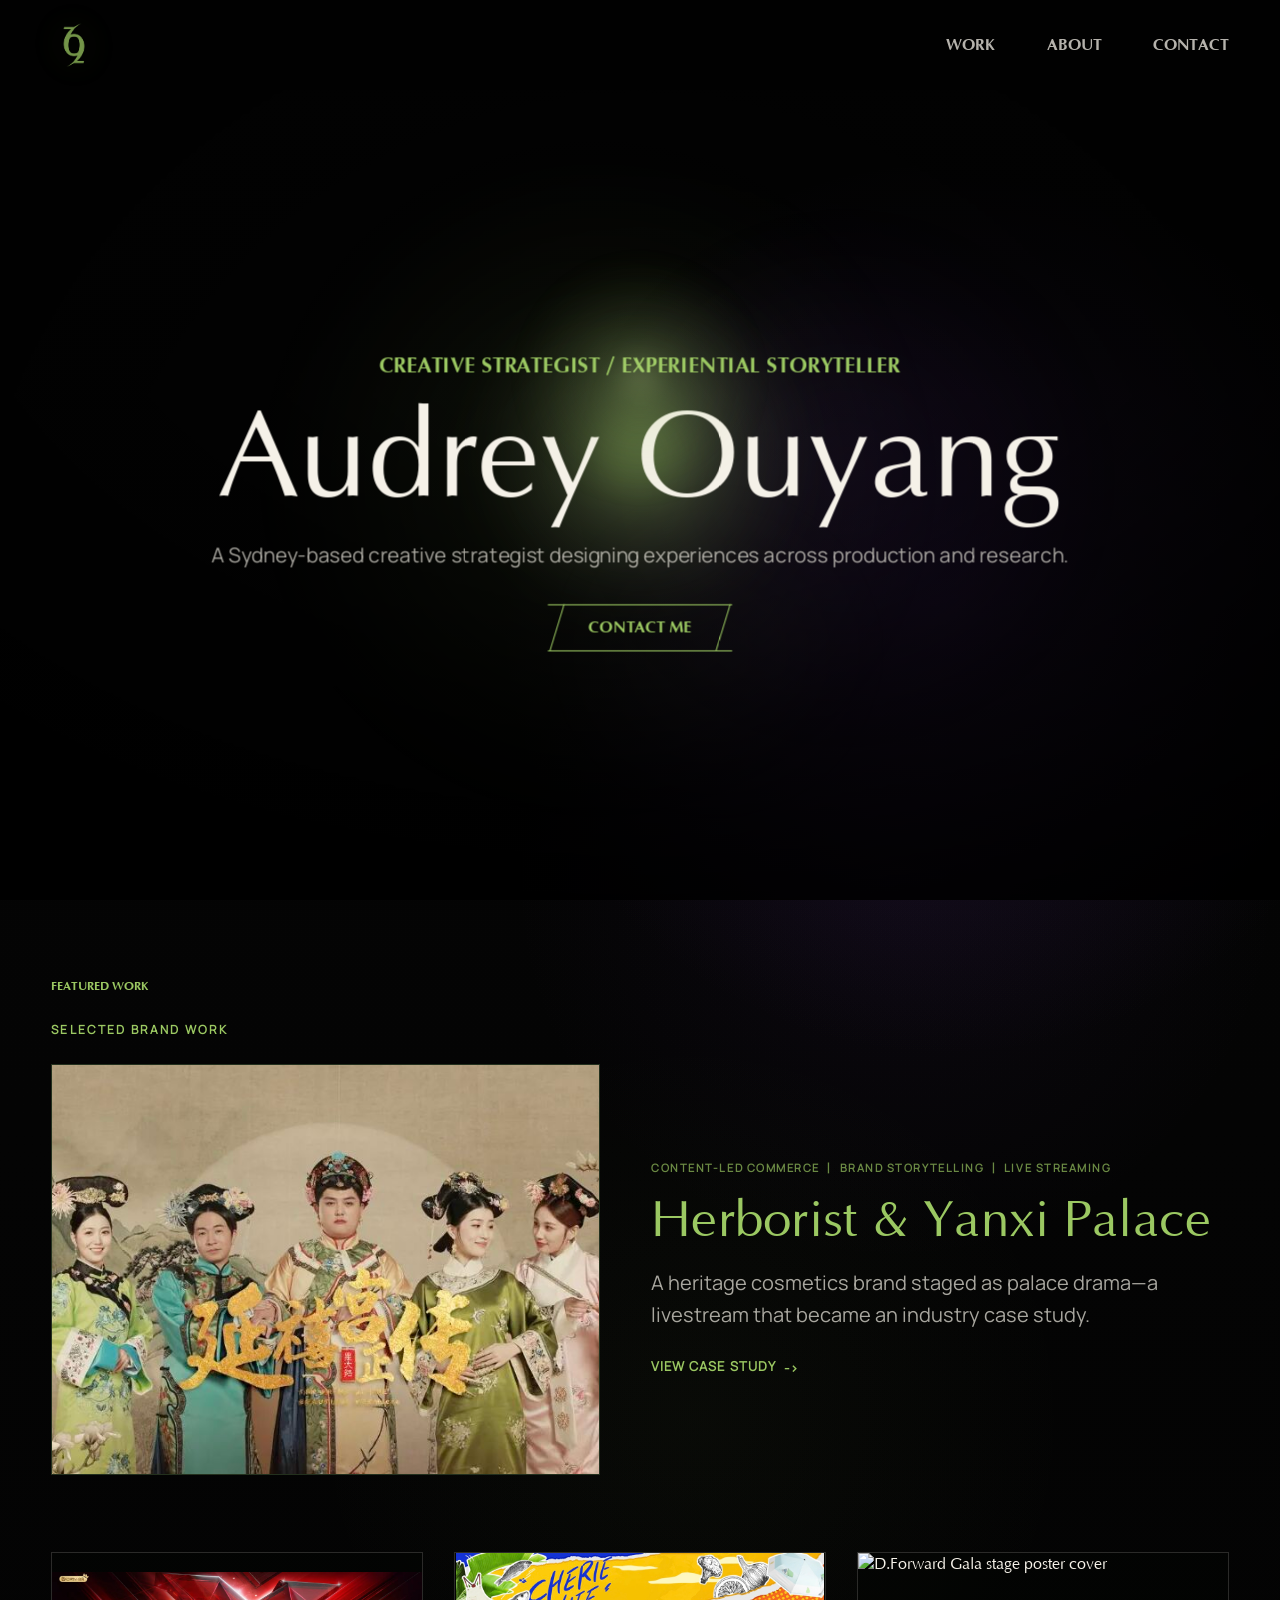
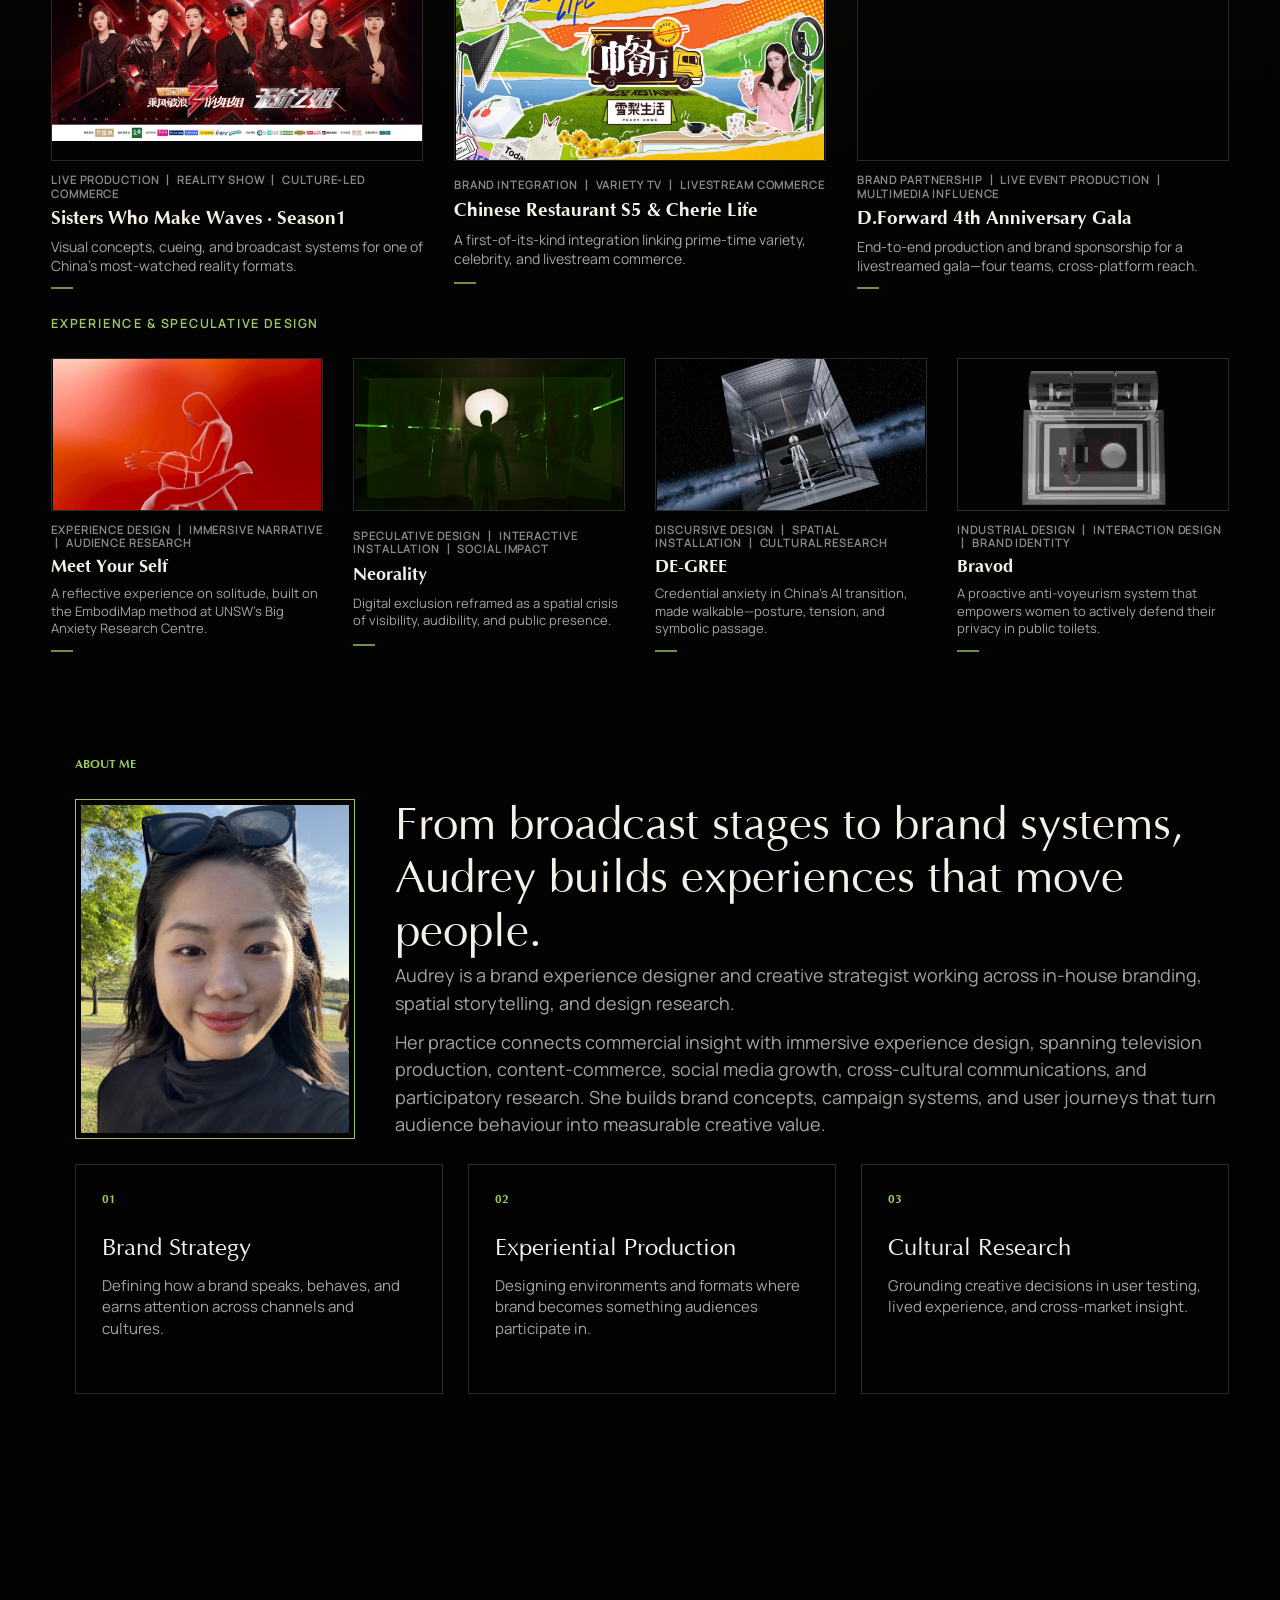
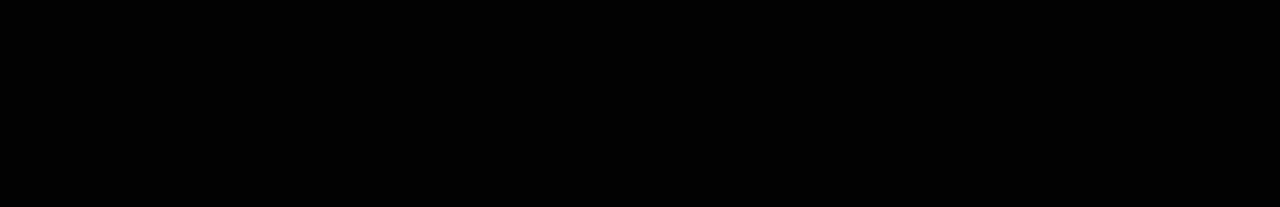
==== commit dfa1b956: "Add Google Analytics" ====
--- a/index.html
+++ b/index.html
@@ -1,6 +1,15 @@
 <!doctype html>
 <html lang="en">
   <head>
+    <!-- Google tag (gtag.js) -->
+    <script async src="https://www.googletagmanager.com/gtag/js?id=G-DNLLD1CG3Q"></script>
+    <script>
+      window.dataLayer = window.dataLayer || [];
+      function gtag(){dataLayer.push(arguments);}
+      gtag('js', new Date());
+
+      gtag('config', 'G-DNLLD1CG3Q');
+    </script>
     <meta charset="utf-8" />
     <meta name="viewport" content="width=device-width, initial-scale=1" />
     <meta
